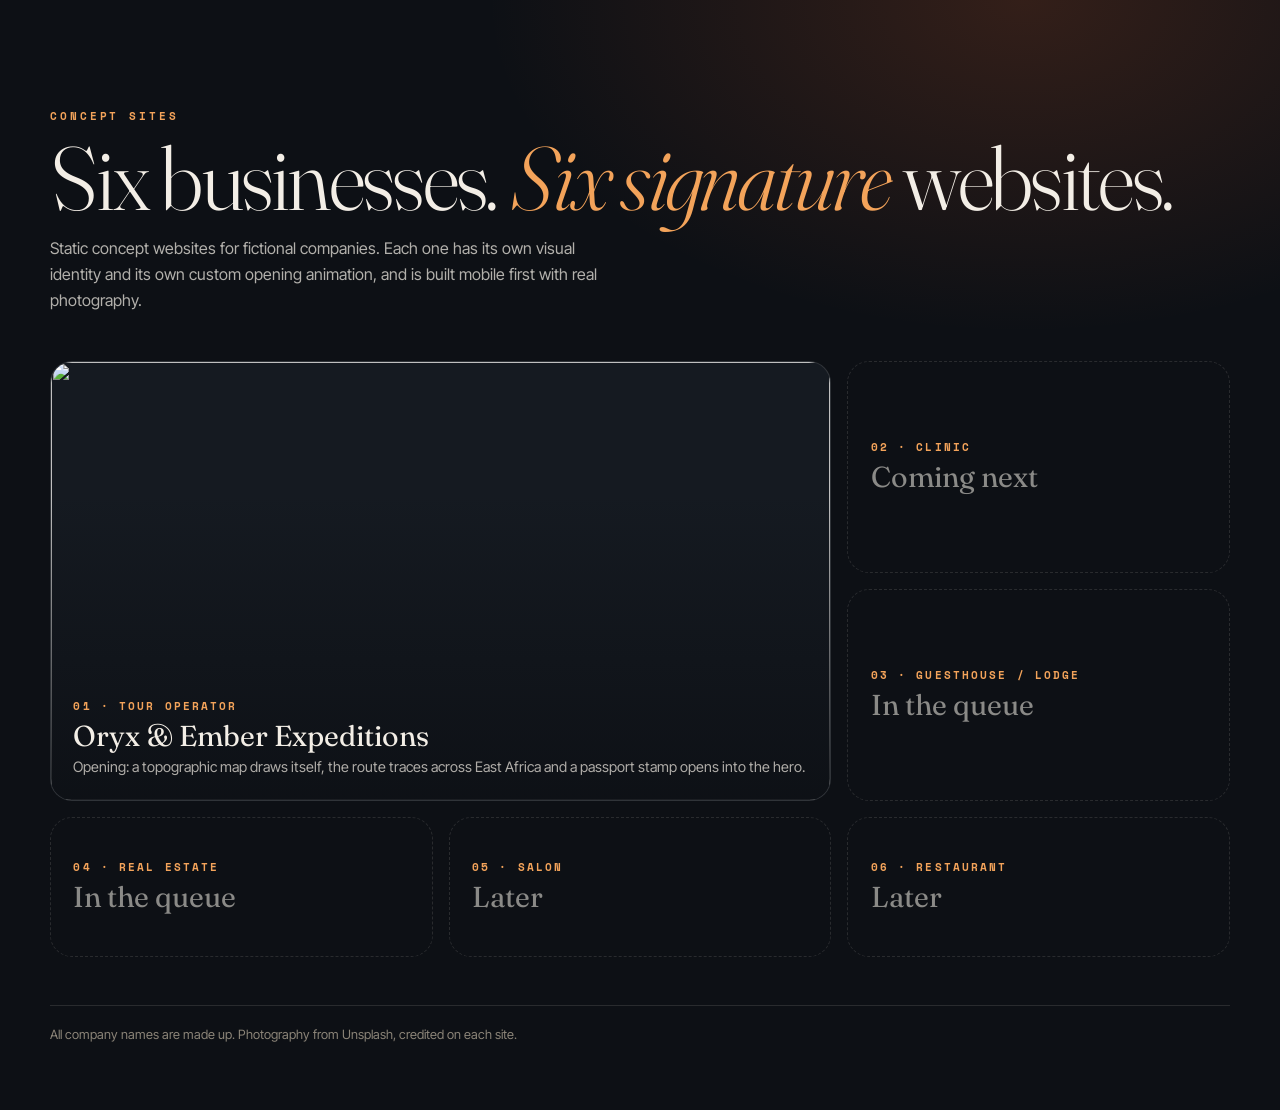
==== index.html @ f994c401 "Add Oryx & Ember Expeditions tour operator concept site Static, mobile-first concept site for a fict" ====
<!DOCTYPE html>
<html lang="en">
<head>
  <meta charset="UTF-8">
  <meta name="viewport" content="width=device-width, initial-scale=1">
  <title>Concept Sites · Six businesses, six signature websites</title>
  <meta name="description" content="Concept websites for fictional businesses: a tour operator, a lodge, a salon, a clinic, a restaurant and a real estate agency, each with its own signature opening.">
  <link rel="preconnect" href="https://fonts.googleapis.com">
  <link rel="preconnect" href="https://fonts.gstatic.com" crossorigin>
  <link rel="stylesheet" href="https://fonts.googleapis.com/css2?family=Fraunces:ital,opsz,wght@0,9..144,300..600;1,9..144,300..500&family=Inter+Tight:wght@400;500;600&family=Space+Mono:wght@700&display=swap">
  <style>
    :root { --bg: #0d1015; --fg: #f3eee6; --muted: #8b8478; --line: rgba(243, 238, 230, .12); }
    * { box-sizing: border-box; }
    body { margin: 0; min-height: 100vh; background: radial-gradient(70% 50% at 80% 0%, rgba(226, 98, 43, .18), transparent 60%), var(--bg); color: var(--fg); font: 400 1rem/1.6 "Inter Tight", system-ui, sans-serif; }
    main { width: min(1180px, calc(100% - 2.4rem)); margin: 0 auto; padding: clamp(3rem, 9vw, 6rem) 0 4rem; }
    .kicker { font: 700 .7rem "Space Mono", monospace; letter-spacing: .26em; text-transform: uppercase; color: #f3a35a; }
    h1 { margin: .6rem 0 1rem; font: 300 clamp(2.6rem, 9vw, 5.6rem)/.95 "Fraunces", serif; letter-spacing: -.03em; }
    h1 em { color: #f3a35a; }
    .lede { max-width: 36rem; color: rgba(243, 238, 230, .72); }
    .grid { display: grid; gap: 1rem; margin-top: 3rem; }
    .card { position: relative; display: flex; flex-direction: column; justify-content: flex-end; min-height: 260px; padding: 1.4rem; border-radius: 22px; overflow: hidden; border: 1px solid var(--line); background: #151a21; color: inherit; text-decoration: none; isolation: isolate; transition: transform .6s cubic-bezier(.16, 1, .3, 1), border-color .4s; }
    .card img { position: absolute; inset: 0; z-index: -2; width: 100%; height: 100%; object-fit: cover; transition: transform 1.2s cubic-bezier(.16, 1, .3, 1); }
    .card::before { content: ""; position: absolute; inset: 0; z-index: -1; background: linear-gradient(180deg, transparent 30%, rgba(13, 16, 21, .92)); }
    .card:hover { transform: translateY(-6px); border-color: rgba(243, 163, 90, .5); }
    .card:hover img { transform: scale(1.08); }
    .card span { font: 700 .66rem "Space Mono", monospace; letter-spacing: .2em; text-transform: uppercase; color: #f3a35a; }
    .card h2 { margin: .4rem 0 .2rem; font: 400 1.8rem/1.1 "Fraunces", serif; }
    .card p { margin: 0; font-size: .9rem; color: rgba(243, 238, 230, .7); }
    .soon { min-height: 140px; justify-content: center; border-style: dashed; background: transparent; }
    .soon h2 { color: rgba(243, 238, 230, .55); }
    footer { margin-top: 3rem; padding-top: 1.2rem; border-top: 1px solid var(--line); font-size: .8rem; color: var(--muted); }
    @media (min-width: 760px) { .grid { grid-template-columns: repeat(3, 1fr); } .card.live { grid-column: span 2; grid-row: span 2; min-height: 440px; } }
  </style>
</head>
<body>
<main>
  <p class="kicker">Concept sites</p>
  <h1>Six businesses. <em>Six signature</em> websites.</h1>
  <p class="lede">Static concept websites for fictional companies. Each one has its own visual identity and its own custom opening animation, and is built mobile first with real photography.</p>
  <div class="grid">
    <a class="card live" href="tour-operator/">
      <img src="https://images.unsplash.com/photo-1728042107033-76b13feac547?auto=format&fit=crop&w=1400&q=75" alt="" loading="lazy">
      <span>01 · Tour operator</span>
      <h2>Oryx &amp; Ember Expeditions</h2>
      <p>Opening: a topographic map draws itself, the route traces across East Africa and a passport stamp opens into the hero.</p>
    </a>
    <div class="card soon"><span>02 · Clinic</span><h2>Coming next</h2></div>
    <div class="card soon"><span>03 · Guesthouse / lodge</span><h2>In the queue</h2></div>
    <div class="card soon"><span>04 · Real estate</span><h2>In the queue</h2></div>
    <div class="card soon"><span>05 · Salon</span><h2>Later</h2></div>
    <div class="card soon"><span>06 · Restaurant</span><h2>Later</h2></div>
  </div>
  <footer>All company names are made up. Photography from Unsplash, credited on each site.</footer>
</main>
</body>
</html>
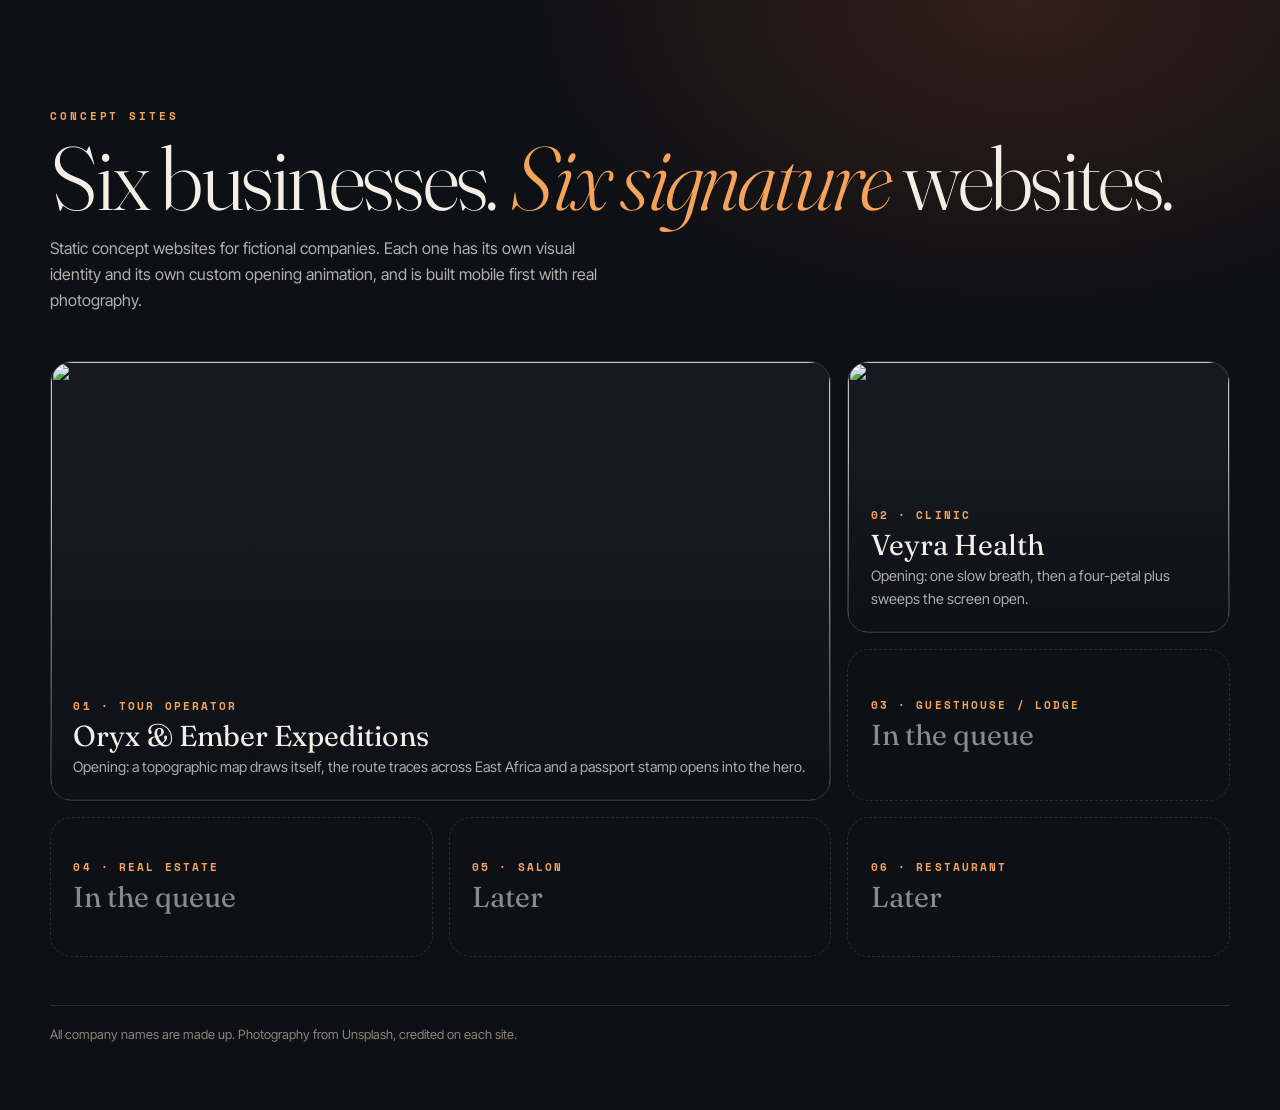
==== commit dc953914: "Add Veyra Health clinic concept site Mobile-first concept site for a fictional family clinic with a " ====
--- a/index.html
+++ b/index.html
@@ -44,7 +44,7 @@
       <h2>Oryx &amp; Ember Expeditions</h2>
       <p>Opening: a topographic map draws itself, the route traces across East Africa and a passport stamp opens into the hero.</p>
     </a>
-    <div class="card soon"><span>02 · Clinic</span><h2>Coming next</h2></div>
+    <a class="card" href="clinic/"><img src="https://images.unsplash.com/photo-1758691462863-9e1b8a863140?auto=format&fit=crop&w=900&q=70" alt="" loading="lazy"><span>02 · Clinic</span><h2>Veyra Health</h2><p>Opening: one slow breath, then a four-petal plus sweeps the screen open.</p></a>
     <div class="card soon"><span>03 · Guesthouse / lodge</span><h2>In the queue</h2></div>
     <div class="card soon"><span>04 · Real estate</span><h2>In the queue</h2></div>
     <div class="card soon"><span>05 · Salon</span><h2>Later</h2></div>
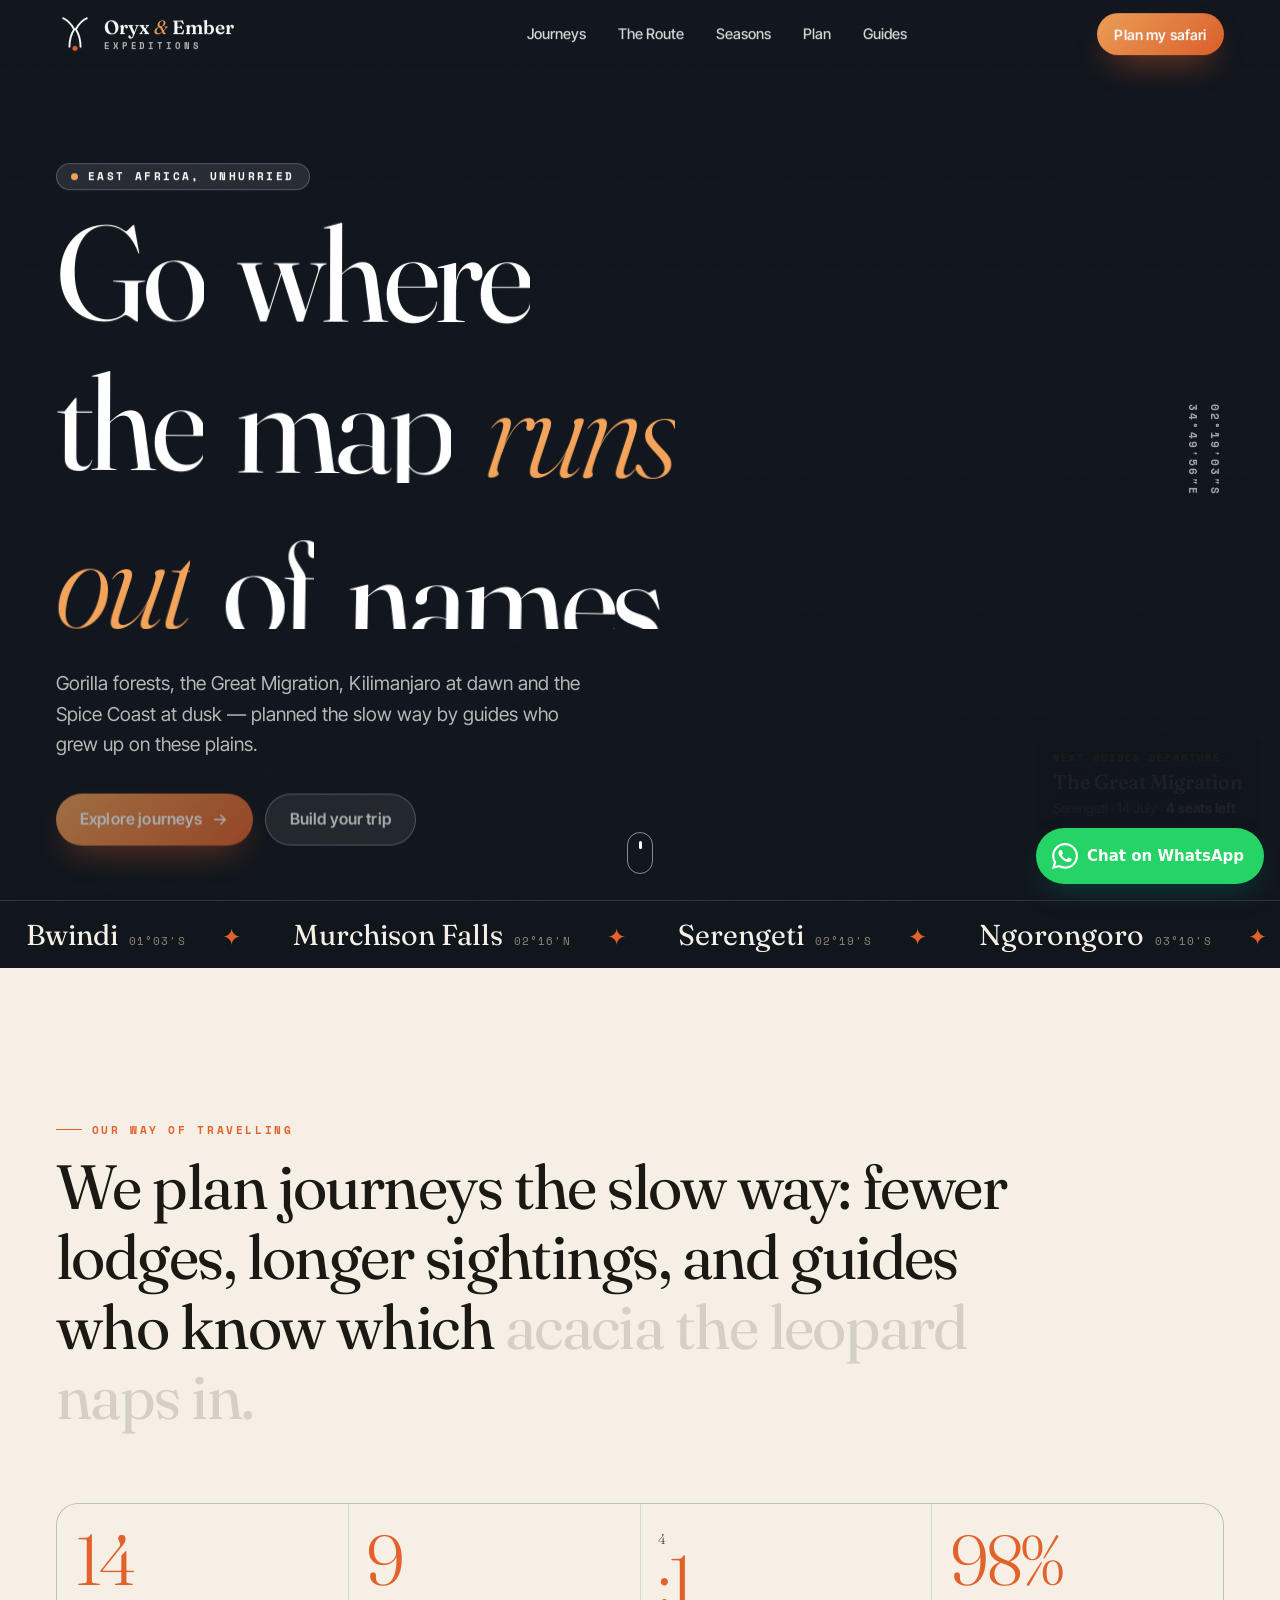
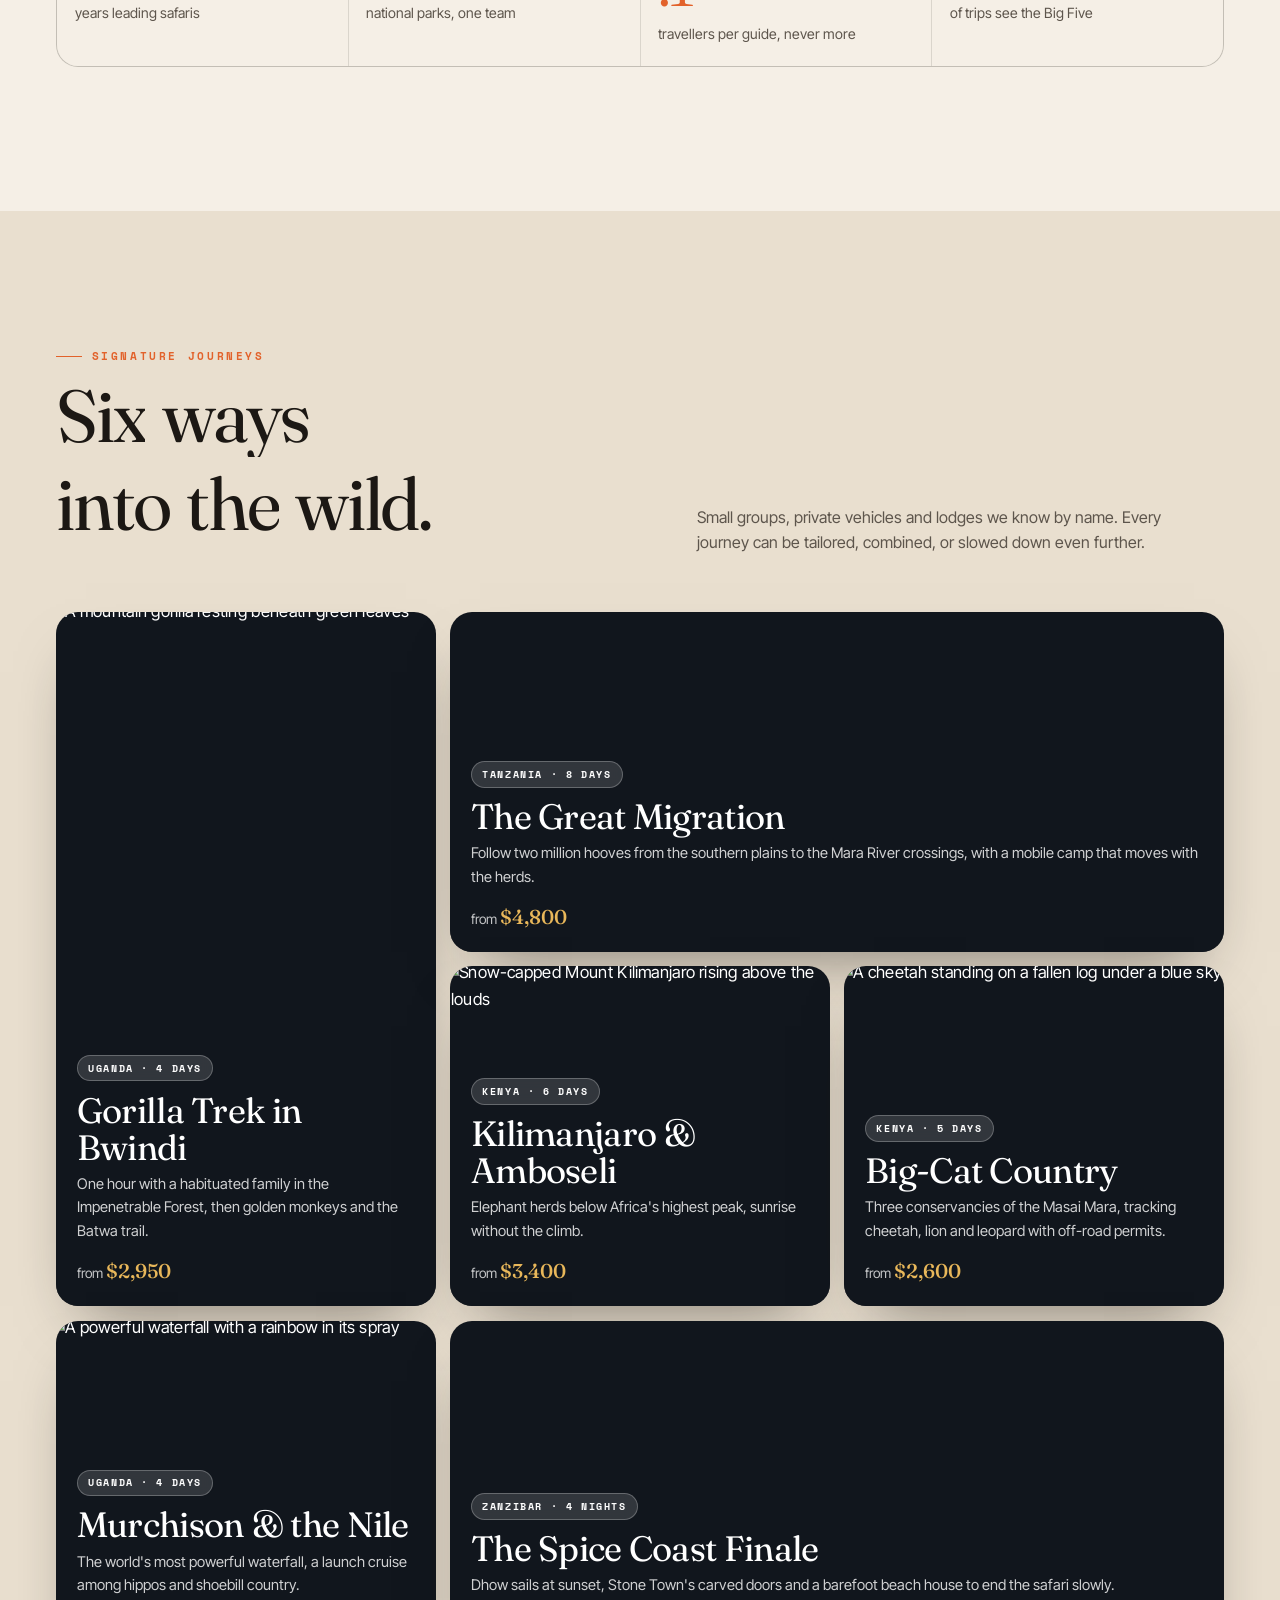
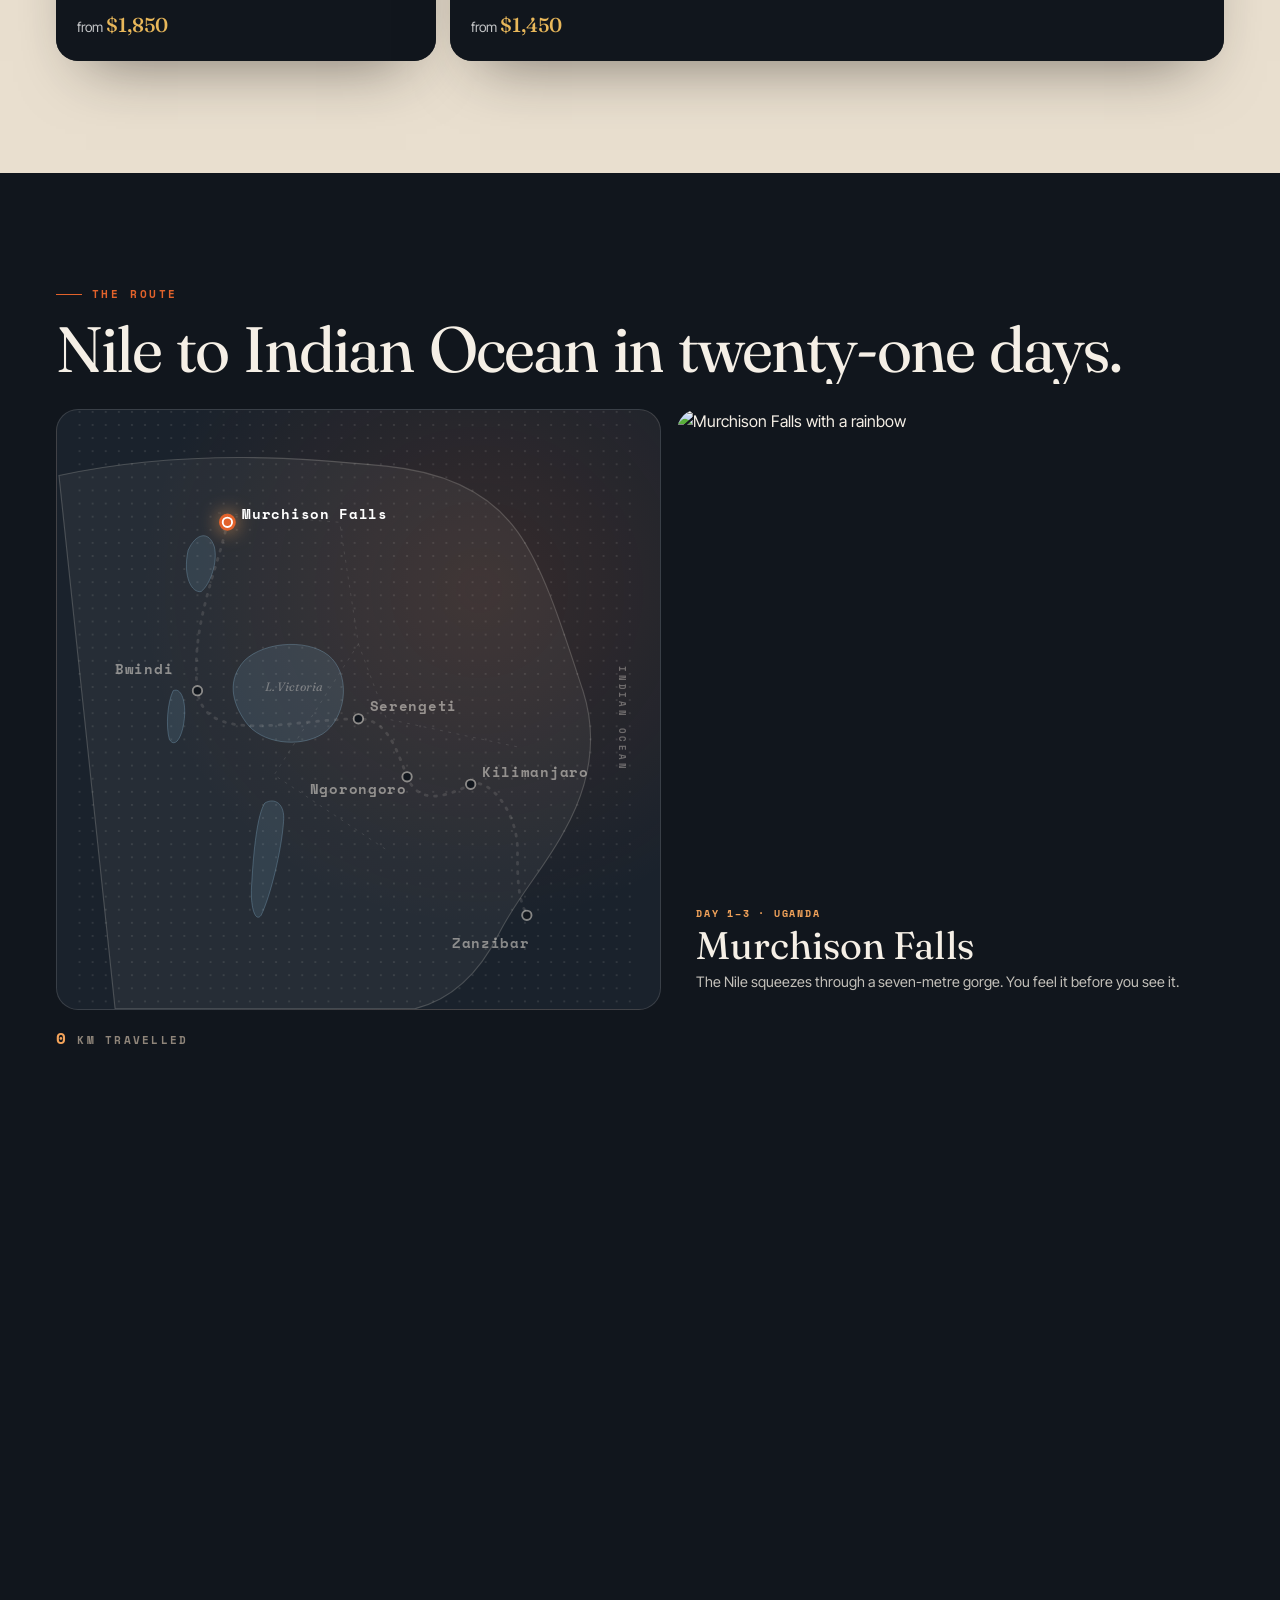
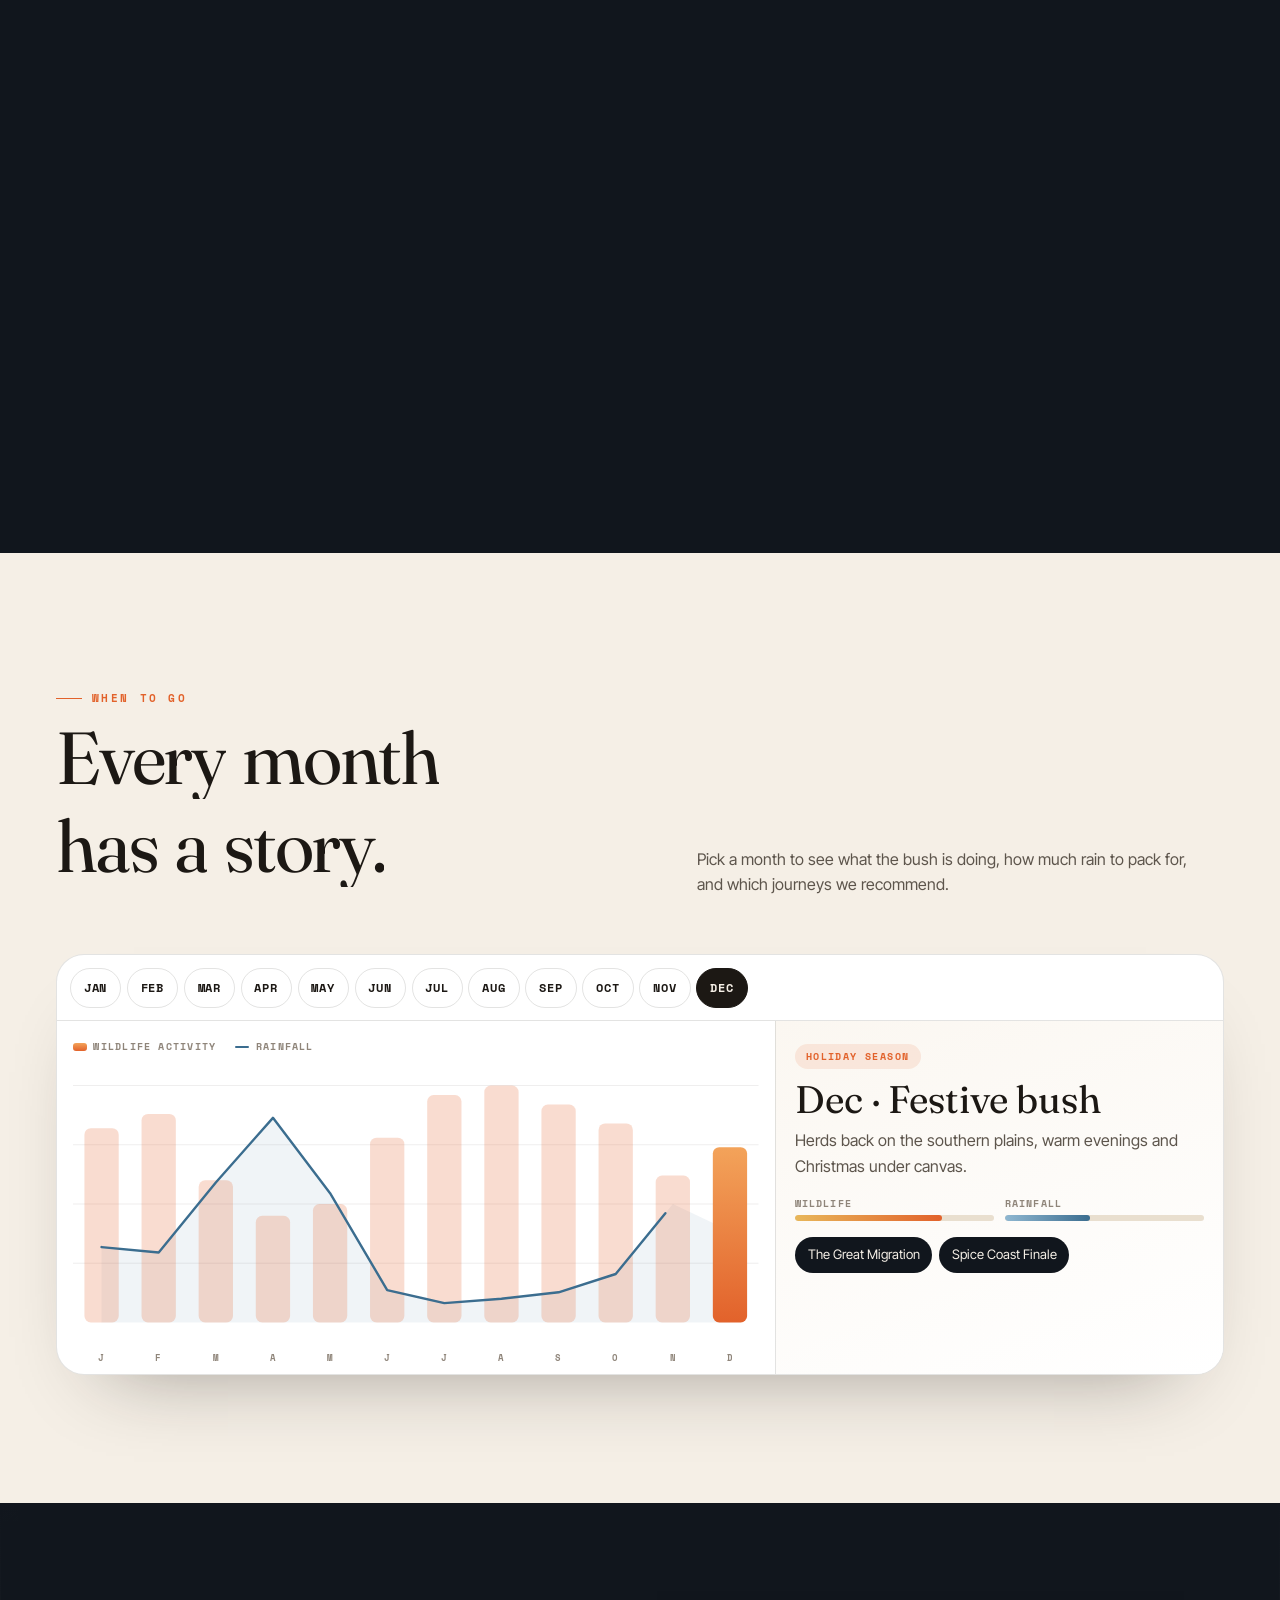
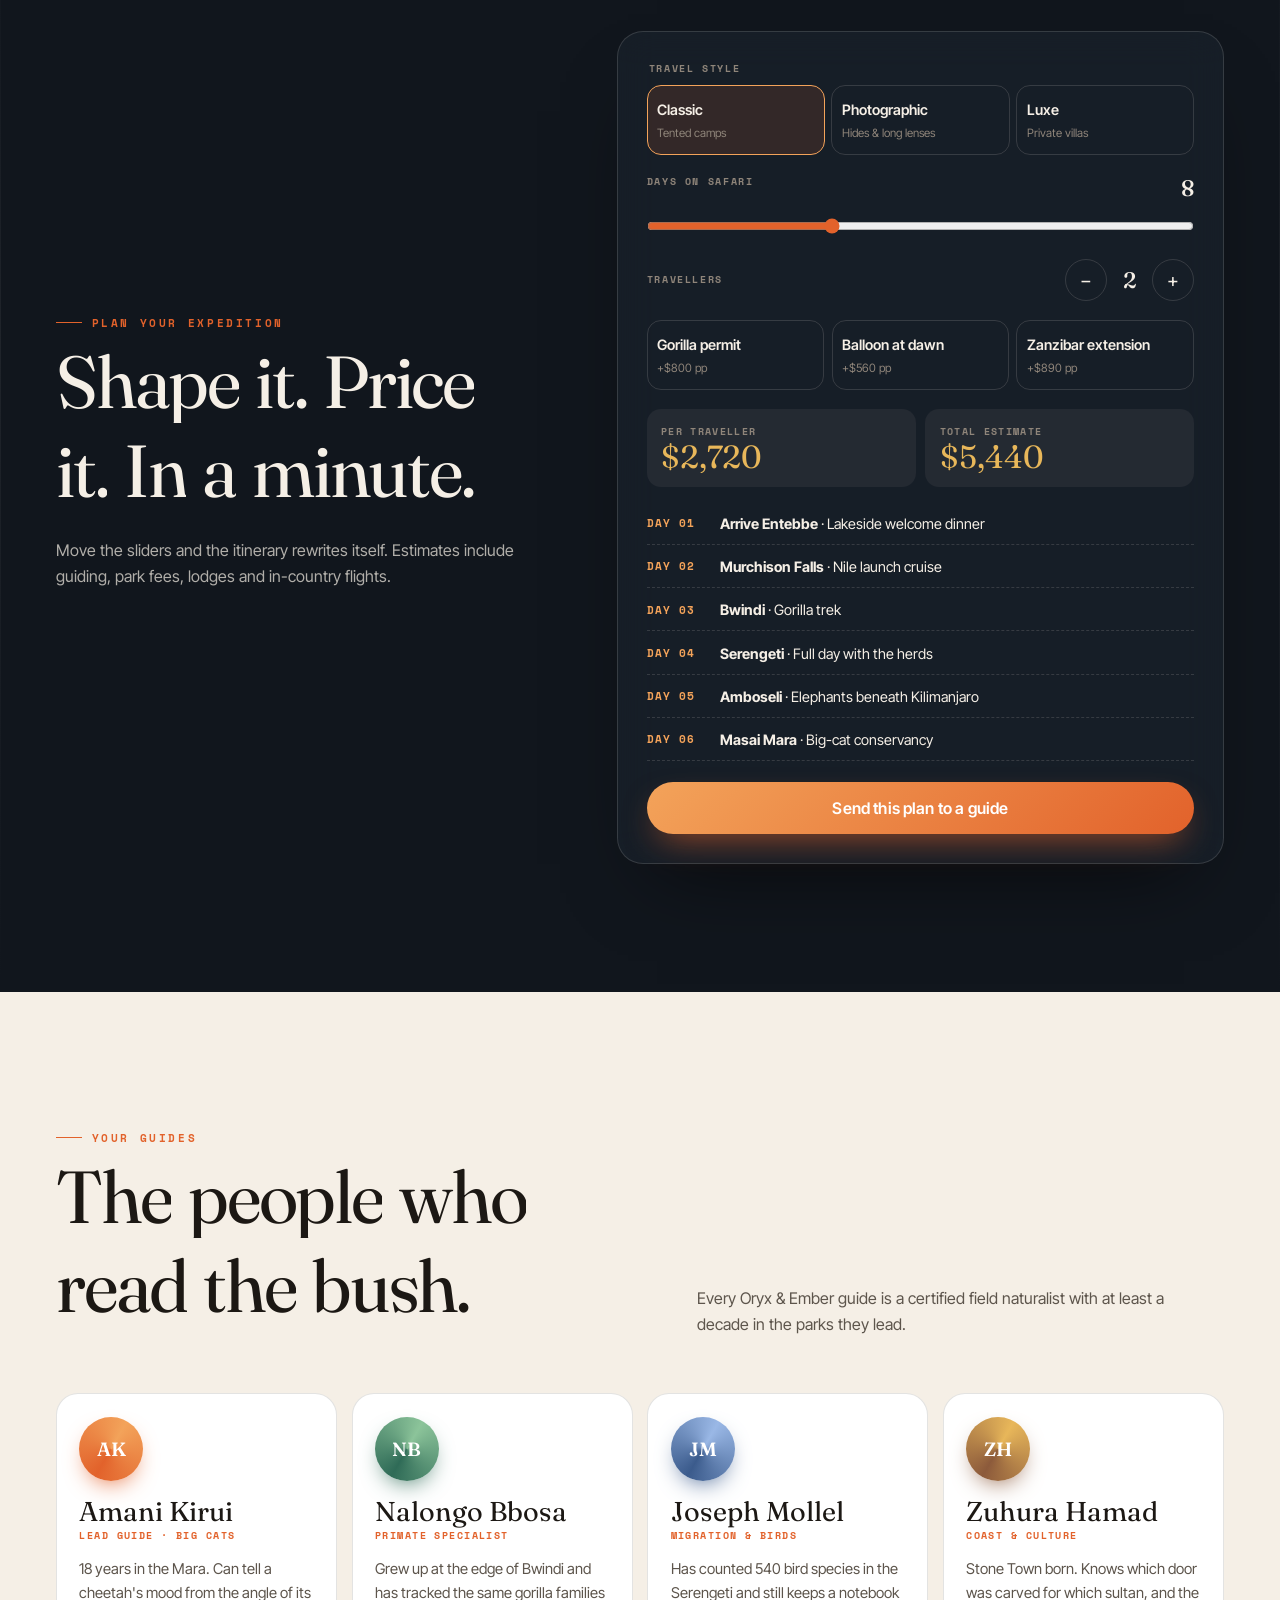
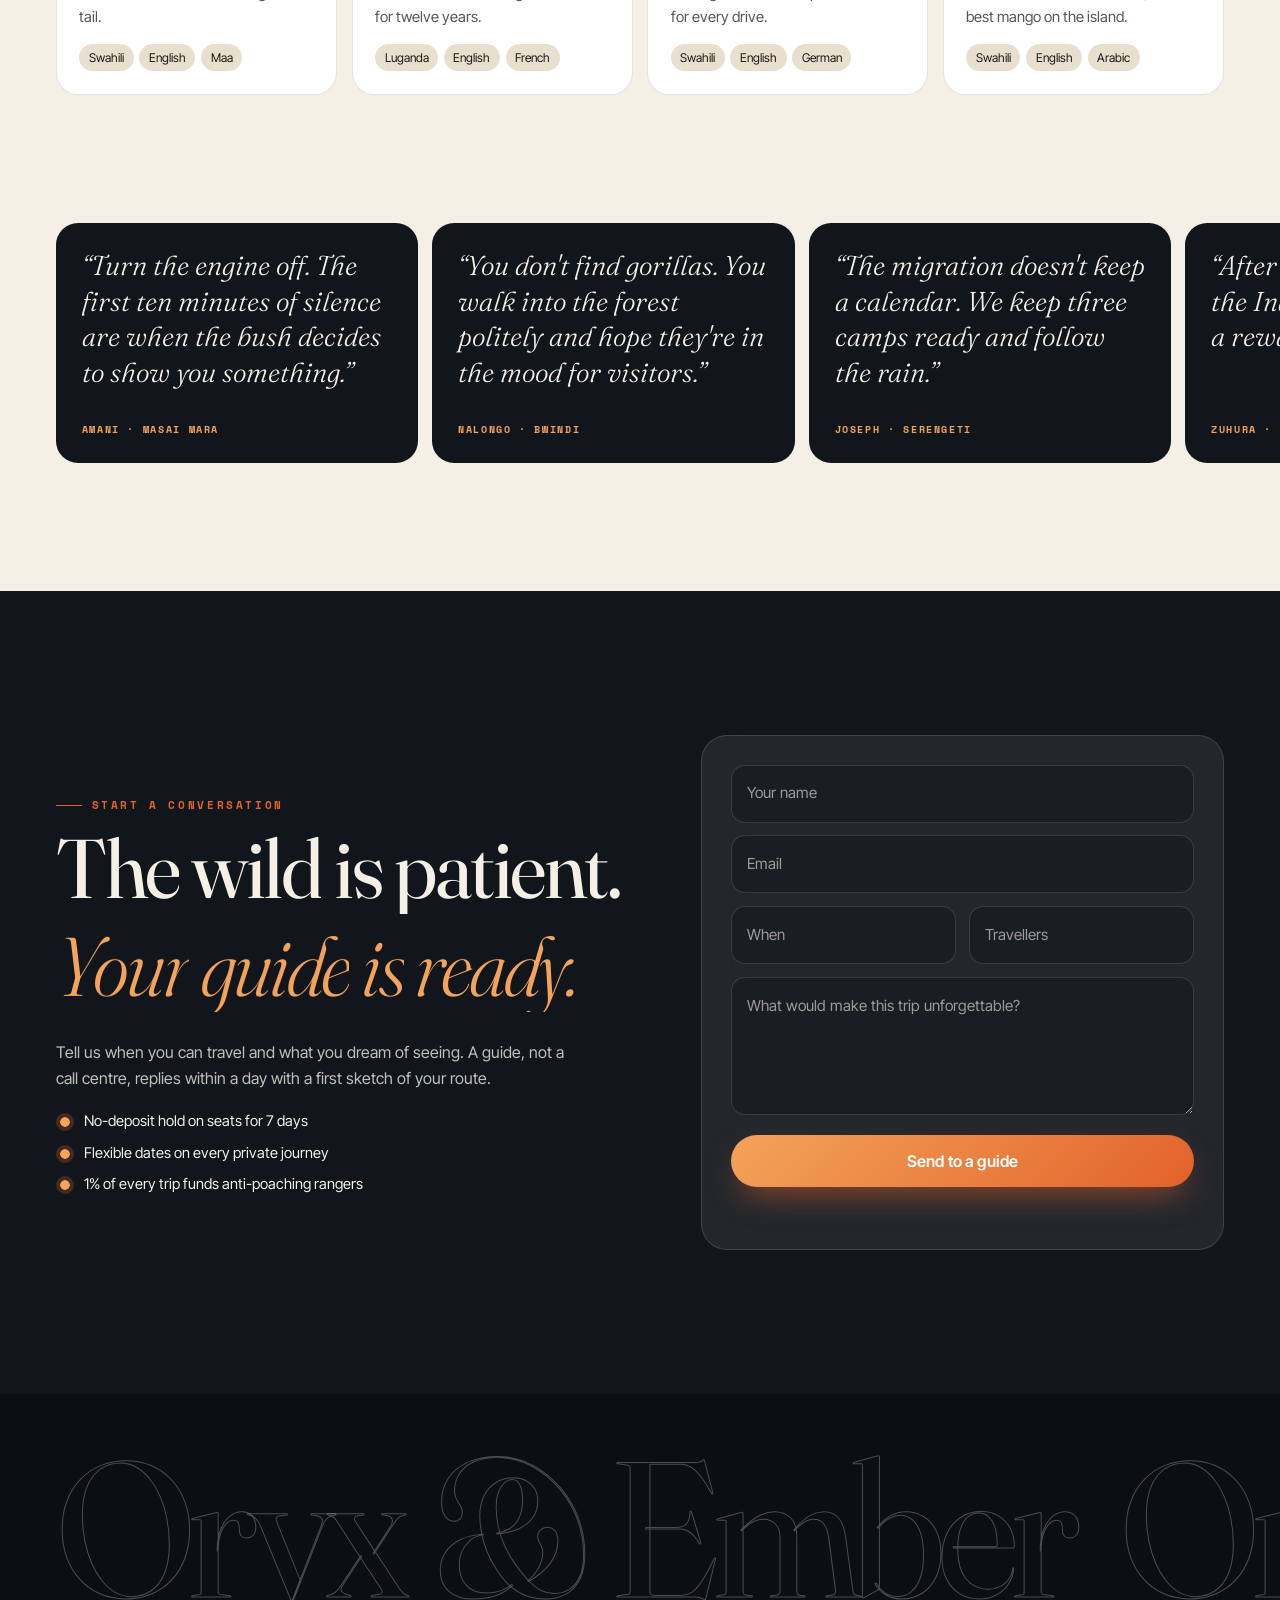
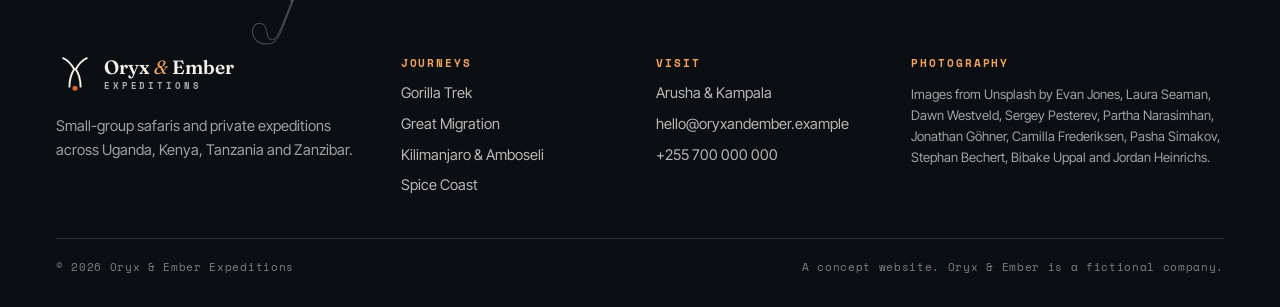
==== commit 9f7056f2: "Host Oryx & Ember Expeditions at /tour-operator/; root forwards there The clinic copy is removed (th" ====
--- a/index.html
+++ b/index.html
@@ -3,54 +3,14 @@
 <head>
   <meta charset="UTF-8">
   <meta name="viewport" content="width=device-width, initial-scale=1">
-  <title>Concept Sites · Six businesses, six signature websites</title>
-  <meta name="description" content="Concept websites for fictional businesses: a tour operator, a lodge, a salon, a clinic, a restaurant and a real estate agency, each with its own signature opening.">
-  <link rel="preconnect" href="https://fonts.googleapis.com">
-  <link rel="preconnect" href="https://fonts.gstatic.com" crossorigin>
-  <link rel="stylesheet" href="https://fonts.googleapis.com/css2?family=Fraunces:ital,opsz,wght@0,9..144,300..600;1,9..144,300..500&family=Inter+Tight:wght@400;500;600&family=Space+Mono:wght@700&display=swap">
-  <style>
-    :root { --bg: #0d1015; --fg: #f3eee6; --muted: #8b8478; --line: rgba(243, 238, 230, .12); }
-    * { box-sizing: border-box; }
-    body { margin: 0; min-height: 100vh; background: radial-gradient(70% 50% at 80% 0%, rgba(226, 98, 43, .18), transparent 60%), var(--bg); color: var(--fg); font: 400 1rem/1.6 "Inter Tight", system-ui, sans-serif; }
-    main { width: min(1180px, calc(100% - 2.4rem)); margin: 0 auto; padding: clamp(3rem, 9vw, 6rem) 0 4rem; }
-    .kicker { font: 700 .7rem "Space Mono", monospace; letter-spacing: .26em; text-transform: uppercase; color: #f3a35a; }
-    h1 { margin: .6rem 0 1rem; font: 300 clamp(2.6rem, 9vw, 5.6rem)/.95 "Fraunces", serif; letter-spacing: -.03em; }
-    h1 em { color: #f3a35a; }
-    .lede { max-width: 36rem; color: rgba(243, 238, 230, .72); }
-    .grid { display: grid; gap: 1rem; margin-top: 3rem; }
-    .card { position: relative; display: flex; flex-direction: column; justify-content: flex-end; min-height: 260px; padding: 1.4rem; border-radius: 22px; overflow: hidden; border: 1px solid var(--line); background: #151a21; color: inherit; text-decoration: none; isolation: isolate; transition: transform .6s cubic-bezier(.16, 1, .3, 1), border-color .4s; }
-    .card img { position: absolute; inset: 0; z-index: -2; width: 100%; height: 100%; object-fit: cover; transition: transform 1.2s cubic-bezier(.16, 1, .3, 1); }
-    .card::before { content: ""; position: absolute; inset: 0; z-index: -1; background: linear-gradient(180deg, transparent 30%, rgba(13, 16, 21, .92)); }
-    .card:hover { transform: translateY(-6px); border-color: rgba(243, 163, 90, .5); }
-    .card:hover img { transform: scale(1.08); }
-    .card span { font: 700 .66rem "Space Mono", monospace; letter-spacing: .2em; text-transform: uppercase; color: #f3a35a; }
-    .card h2 { margin: .4rem 0 .2rem; font: 400 1.8rem/1.1 "Fraunces", serif; }
-    .card p { margin: 0; font-size: .9rem; color: rgba(243, 238, 230, .7); }
-    .soon { min-height: 140px; justify-content: center; border-style: dashed; background: transparent; }
-    .soon h2 { color: rgba(243, 238, 230, .55); }
-    footer { margin-top: 3rem; padding-top: 1.2rem; border-top: 1px solid var(--line); font-size: .8rem; color: var(--muted); }
-    @media (min-width: 760px) { .grid { grid-template-columns: repeat(3, 1fr); } .card.live { grid-column: span 2; grid-row: span 2; min-height: 440px; } }
-  </style>
+  <title>Oryx &amp; Ember Expeditions</title>
+  <meta http-equiv="refresh" content="0; url=tour-operator/">
+  <link rel="canonical" href="https://gabycrasher.github.io/concept-sites/tour-operator/">
+  <meta name="robots" content="noindex">
+  <style>body{margin:0;min-height:100vh;display:grid;place-items:center;background:#11161d;color:#f5efe6;font:16px system-ui,sans-serif}a{color:#f3a35a}</style>
 </head>
 <body>
-<main>
-  <p class="kicker">Concept sites</p>
-  <h1>Six businesses. <em>Six signature</em> websites.</h1>
-  <p class="lede">Static concept websites for fictional companies. Each one has its own visual identity and its own custom opening animation, and is built mobile first with real photography.</p>
-  <div class="grid">
-    <a class="card live" href="tour-operator/">
-      <img src="https://images.unsplash.com/photo-1728042107033-76b13feac547?auto=format&fit=crop&w=1400&q=75" alt="" loading="lazy">
-      <span>01 · Tour operator</span>
-      <h2>Oryx &amp; Ember Expeditions</h2>
-      <p>Opening: a topographic map draws itself, the route traces across East Africa and a passport stamp opens into the hero.</p>
-    </a>
-    <a class="card" href="clinic/"><img src="https://images.unsplash.com/photo-1758691462863-9e1b8a863140?auto=format&fit=crop&w=900&q=70" alt="" loading="lazy"><span>02 · Clinic</span><h2>Veyra Health</h2><p>Opening: one slow breath, then a four-petal plus sweeps the screen open.</p></a>
-    <div class="card soon"><span>03 · Guesthouse / lodge</span><h2>In the queue</h2></div>
-    <div class="card soon"><span>04 · Real estate</span><h2>In the queue</h2></div>
-    <div class="card soon"><span>05 · Salon</span><h2>Later</h2></div>
-    <div class="card soon"><span>06 · Restaurant</span><h2>Later</h2></div>
-  </div>
-  <footer>All company names are made up. Photography from Unsplash, credited on each site.</footer>
-</main>
+  <p>Taking you to <a href="tour-operator/">Oryx &amp; Ember Expeditions</a>…</p>
+  <script>location.replace('tour-operator/' + location.search + location.hash);</script>
 </body>
 </html>
